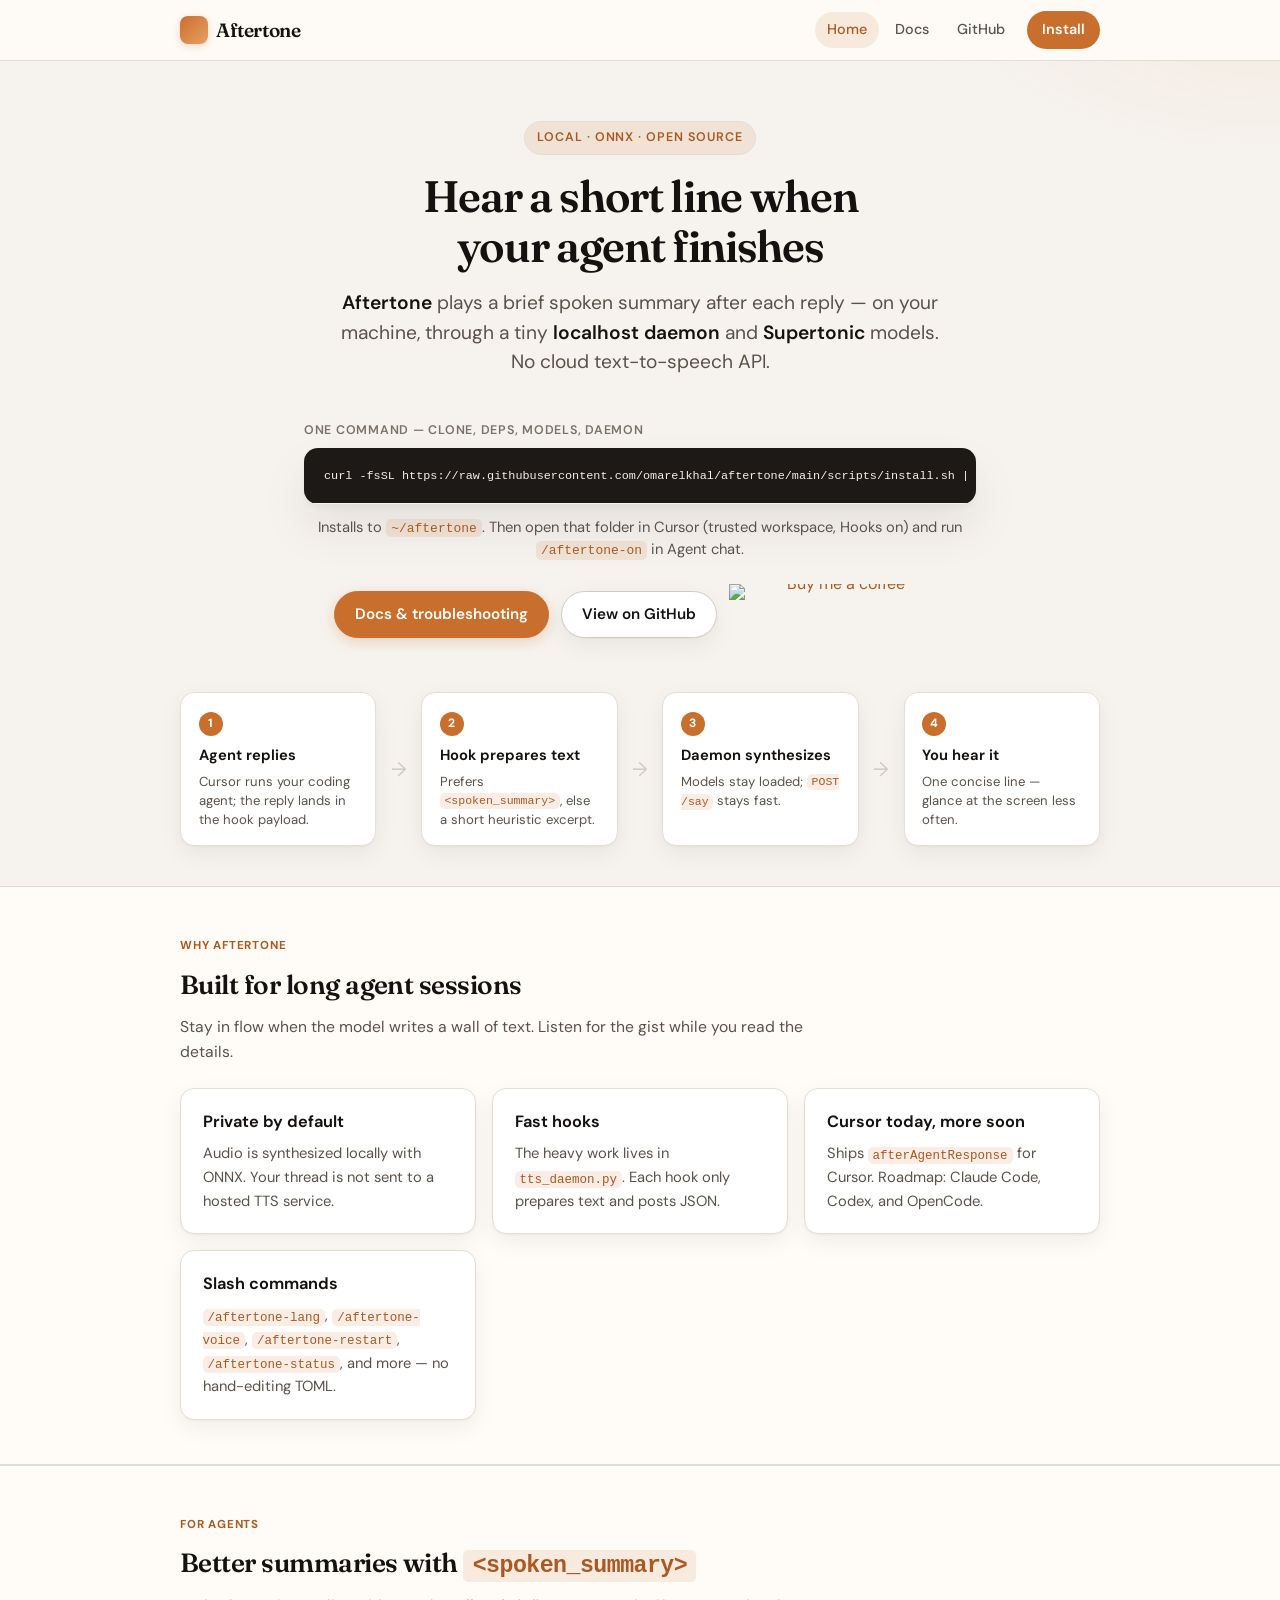
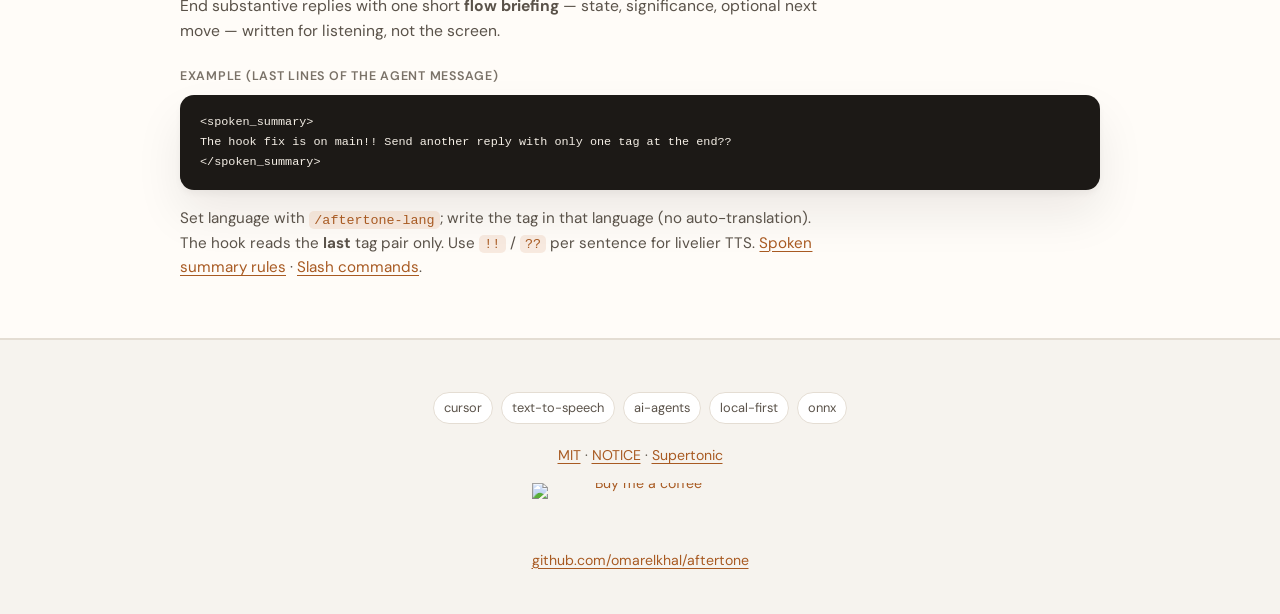
==== docs/index.html @ 48b9ca3b "Use official Buy Me a Coffee button image on site and README. Replace text support links with the br" ====
<!DOCTYPE html>
<html lang="en">
<head>
  <meta charset="utf-8" />
  <meta name="viewport" content="width=device-width, initial-scale=1" />
  <meta name="description" content="Aftertone speaks a short local line after your AI coding agent replies. Cursor hooks, on-device Supertonic ONNX, private and fast." />
  <link rel="canonical" href="https://omarelkhal.github.io/aftertone/" />
  <meta name="theme-color" content="#c96f2e" />
  <title>Aftertone — local voice after your coding agent answers</title>
  <meta property="og:title" content="Aftertone — hear your agent after it answers" />
  <meta property="og:description" content="Local text-to-speech for coding agents. Cursor hooks, Supertonic ONNX on your machine. Open source." />
  <meta property="og:type" content="website" />
  <meta property="og:url" content="https://omarelkhal.github.io/aftertone/" />
  <meta property="og:image" content="https://raw.githubusercontent.com/omarelkhal/aftertone/main/img/aftertone-logo.png" />
  <meta name="twitter:card" content="summary_large_image" />
  <link rel="preconnect" href="https://fonts.googleapis.com" />
  <link rel="preconnect" href="https://fonts.gstatic.com" crossorigin />
  <link href="https://fonts.googleapis.com/css2?family=DM+Sans:ital,opsz,wght@0,9..40,400;0,9..40,500;0,9..40,600;0,9..40,700;1,9..40,400&family=Fraunces:opsz,wght@9..144,500;9..144,600&display=swap" rel="stylesheet" />
  <link rel="stylesheet" href="styles.css" />
  <script type="application/ld+json">
  {"@context":"https://schema.org","@type":"SoftwareApplication","name":"Aftertone","applicationCategory":"DeveloperApplication","operatingSystem":"Linux, macOS, Windows","description":"Optional local text-to-speech after AI coding agents finish a reply. Cursor hooks and a localhost ONNX daemon.","url":"https://omarelkhal.github.io/aftertone/","codeRepository":"https://github.com/omarelkhal/aftertone","license":"https://github.com/omarelkhal/aftertone/blob/main/LICENSE","isAccessibleForFree":true}
  </script>
</head>
<body>
  <header class="site-header">
    <div class="wrap nav">
      <a class="brand" href="index.html">
        <span class="brand-mark" aria-hidden="true"></span>
        Aftertone
      </a>
      <nav class="nav-links" aria-label="Primary">
        <a class="is-active" href="index.html">Home</a>
        <a href="docs.html">Docs</a>
        <a href="https://github.com/omarelkhal/aftertone">GitHub</a>
        <a class="nav-cta" href="#install">Install</a>
      </nav>
    </div>
  </header>

  <main>
    <div class="wrap hero">
      <img
        class="hero-logo"
        src="https://raw.githubusercontent.com/omarelkhal/aftertone/main/img/aftertone-logo.png"
        alt="Aftertone"
        width="400"
        height="100"
        loading="eager"
        onerror="this.style.display='none'"
      />
      <p class="hero-badge">Local · ONNX · Open source</p>
      <h1>Hear a short line when your agent finishes</h1>
      <p class="lead">
        <strong>Aftertone</strong> plays a brief spoken summary after each reply — on your machine, through a tiny
        <strong>localhost daemon</strong> and <strong>Supertonic</strong> models. No cloud text-to-speech API.
      </p>

      <div class="hero-install" id="install">
        <div class="code-block">
          <div class="code-label">One command — clone, deps, models, daemon</div>
          <pre><code>curl -fsSL https://raw.githubusercontent.com/omarelkhal/aftertone/main/scripts/install.sh | bash -s -- --install-uv --start-daemon</code></pre>
        </div>
        <p class="hero-install-note">
          Installs to <code>~/aftertone</code>. Then open that folder in Cursor (trusted workspace, Hooks on) and run
          <code>/aftertone-on</code> in Agent chat.
        </p>
      </div>

      <div class="cta-row">
        <a class="btn btn-primary" href="docs.html#getting-started">Docs &amp; troubleshooting</a>
        <a class="btn btn-ghost" href="https://github.com/omarelkhal/aftertone">View on GitHub</a>
        <a class="bmc-btn" href="https://buymeacoffee.com/elkhalomar" rel="noopener noreferrer" target="_blank">
          <img src="https://cdn.buymeacoffee.com/buttons/v2/default-yellow.png" alt="Buy me a coffee" width="217" height="60" loading="lazy" />
        </a>
      </div>

      <div class="flow-strip flow-strip--linear" aria-label="How it works">
        <div class="flow-step">
          <span class="flow-step-num">1</span>
          <h3>Agent replies</h3>
          <p>Cursor runs your coding agent; the reply lands in the hook payload.</p>
        </div>
        <span class="flow-arrow" aria-hidden="true">→</span>
        <div class="flow-step">
          <span class="flow-step-num">2</span>
          <h3>Hook prepares text</h3>
          <p>Prefers <code>&lt;spoken_summary&gt;</code>, else a short heuristic excerpt.</p>
        </div>
        <span class="flow-arrow" aria-hidden="true">→</span>
        <div class="flow-step">
          <span class="flow-step-num">3</span>
          <h3>Daemon synthesizes</h3>
          <p>Models stay loaded; <code>POST /say</code> stays fast.</p>
        </div>
        <span class="flow-arrow" aria-hidden="true">→</span>
        <div class="flow-step">
          <span class="flow-step-num">4</span>
          <h3>You hear it</h3>
          <p>One concise line — glance at the screen less often.</p>
        </div>
      </div>
    </div>

    <section class="alt">
      <div class="wrap">
        <div class="section-head">
          <span class="pill">Why Aftertone</span>
          <h2>Built for long agent sessions</h2>
          <p>Stay in flow when the model writes a wall of text. Listen for the gist while you read the details.</p>
        </div>
        <div class="cards">
          <article class="card">
            <h3>Private by default</h3>
            <p>Audio is synthesized locally with ONNX. Your thread is not sent to a hosted TTS service.</p>
          </article>
          <article class="card">
            <h3>Fast hooks</h3>
            <p>The heavy work lives in <code>tts_daemon.py</code>. Each hook only prepares text and posts JSON.</p>
          </article>
          <article class="card">
            <h3>Cursor today, more soon</h3>
            <p>Ships <code>afterAgentResponse</code> for Cursor. Roadmap: Claude Code, Codex, and OpenCode.</p>
          </article>
          <article class="card">
            <h3>Slash commands</h3>
            <p><code>/aftertone-lang</code>, <code>/aftertone-voice</code>, <code>/aftertone-restart</code>, <code>/aftertone-status</code>, and more — no hand-editing TOML.</p>
          </article>
        </div>
      </div>
    </section>

    <section class="alt">
      <div class="wrap">
        <div class="section-head">
          <span class="pill">For agents</span>
          <h2>Better summaries with <code>&lt;spoken_summary&gt;</code></h2>
          <p>End substantive replies with one short <strong>flow briefing</strong> — state, significance, optional next move — written for listening, not the screen.</p>
        </div>
        <div class="code-block">
          <div class="code-label">Example (last lines of the agent message)</div>
          <pre><code>&lt;spoken_summary&gt;
The hook fix is on main!! Send another reply with only one tag at the end??
&lt;/spoken_summary&gt;</code></pre>
        </div>
        <p style="color: var(--muted); font-size: 0.95rem; max-width: 40rem;">
          Set language with <code>/aftertone-lang</code>; write the tag in that language (no auto-translation).
          The hook reads the <strong>last</strong> tag pair only. Use <code>!!</code> / <code>??</code> per sentence for livelier TTS.
          <a href="docs.html#spoken-summary">Spoken summary rules</a> · <a href="docs.html#slash-commands">Slash commands</a>.
        </p>
      </div>
    </section>
  </main>

  <footer class="site-footer">
    <div class="wrap">
      <nav class="topic-tags" aria-label="Topics">
        <a href="https://github.com/topics/cursor">cursor</a>
        <a href="https://github.com/topics/text-to-speech">text-to-speech</a>
        <a href="https://github.com/topics/ai-agents">ai-agents</a>
        <a href="https://github.com/topics/local-first">local-first</a>
        <a href="https://github.com/topics/onnx">onnx</a>
      </nav>
      <p style="margin-top: 1.25rem;">
        <a href="https://github.com/omarelkhal/aftertone/blob/main/LICENSE">MIT</a>
        · <a href="https://github.com/omarelkhal/aftertone/blob/main/NOTICE">NOTICE</a>
        · <a href="https://github.com/supertone-inc/supertonic">Supertonic</a>
      </p>
      <p class="footer-bmc">
        <a class="bmc-btn" href="https://buymeacoffee.com/elkhalomar" rel="noopener noreferrer" target="_blank">
          <img src="https://cdn.buymeacoffee.com/buttons/v2/default-yellow.png" alt="Buy me a coffee" width="217" height="60" loading="lazy" />
        </a>
      </p>
      <p><a href="https://github.com/omarelkhal/aftertone">github.com/omarelkhal/aftertone</a></p>
    </div>
  </footer>
</body>
</html>
---- docs/styles.css ----
:root {
  --bg: #f6f3ee;
  --bg-elevated: #fffcf8;
  --fg: #141210;
  --muted: #5a5249;
  --muted-soft: #7a7268;
  --accent: #c96f2e;
  --accent-hover: #a85a22;
  --accent-soft: rgba(201, 111, 46, 0.12);
  --accent-glow: rgba(201, 111, 46, 0.25);
  --card: #ffffff;
  --border: #e4ddd3;
  --border-strong: #d4cbc0;
  --code-bg: #1c1916;
  --code-fg: #f5efe6;
  --success: #2d6a4f;
  --radius: 14px;
  --radius-sm: 8px;
  --shadow: 0 1px 2px rgba(20, 18, 16, 0.04), 0 8px 24px rgba(20, 18, 16, 0.06);
  --shadow-lg: 0 4px 6px rgba(20, 18, 16, 0.04), 0 24px 48px rgba(20, 18, 16, 0.08);
  --font: "DM Sans", ui-sans-serif, system-ui, "Segoe UI", Roboto, Ubuntu, sans-serif;
  --font-display: "Fraunces", Georgia, "Times New Roman", serif;
  --mono: ui-monospace, "Cascadia Code", "SF Mono", Menlo, Consolas, monospace;
  --max: 920px;
  --nav-h: 3.75rem;
}

*,
*::before,
*::after {
  box-sizing: border-box;
}

html {
  scroll-behavior: smooth;
}

body {
  margin: 0;
  font-family: var(--font);
  font-size: 1rem;
  background: var(--bg);
  color: var(--fg);
  line-height: 1.6;
  -webkit-font-smoothing: antialiased;
}

body::before {
  content: "";
  position: fixed;
  inset: 0;
  background:
    radial-gradient(ellipse 80% 50% at 50% -20%, var(--accent-glow), transparent 55%),
    radial-gradient(ellipse 60% 40% at 100% 0%, rgba(201, 111, 46, 0.06), transparent 50%);
  pointer-events: none;
  z-index: -1;
}

a {
  color: var(--accent-hover);
  text-decoration-thickness: 1px;
  text-underline-offset: 3px;
}

a:hover {
  color: var(--accent);
}

img {
  max-width: 100%;
  height: auto;
}

.wrap {
  width: min(100% - 2.5rem, var(--max));
  margin-inline: auto;
}

/* Header */
.site-header {
  position: sticky;
  top: 0;
  z-index: 100;
  border-bottom: 1px solid var(--border);
  background: rgba(255, 252, 248, 0.88);
  backdrop-filter: blur(12px);
}

.nav {
  display: flex;
  align-items: center;
  justify-content: space-between;
  gap: 1rem;
  min-height: var(--nav-h);
}

.brand {
  display: flex;
  align-items: center;
  gap: 0.5rem;
  font-family: var(--font-display);
  font-weight: 600;
  font-size: 1.2rem;
  letter-spacing: -0.02em;
  color: var(--fg);
  text-decoration: none;
}

.brand:hover {
  color: var(--accent-hover);
}

.brand-mark {
  width: 28px;
  height: 28px;
  border-radius: 8px;
  background: linear-gradient(135deg, var(--accent), #e8a066);
  box-shadow: 0 2px 8px var(--accent-glow);
}

.nav-links {
  display: flex;
  align-items: center;
  gap: 0.25rem;
  flex-wrap: wrap;
}

.nav-links a {
  padding: 0.4rem 0.75rem;
  border-radius: 999px;
  font-size: 0.9rem;
  font-weight: 500;
  text-decoration: none;
  color: var(--muted);
}

.nav-links a:hover {
  color: var(--fg);
  background: var(--accent-soft);
}

.nav-links a.is-active {
  color: var(--accent-hover);
  background: var(--accent-soft);
}

.nav-cta {
  margin-left: 0.35rem;
  padding: 0.45rem 0.95rem !important;
  background: var(--accent) !important;
  color: #fff !important;
  font-weight: 600 !important;
}

.nav-cta:hover {
  filter: brightness(1.06);
  color: #fff !important;
}

/* Hero */
.hero {
  display: flex;
  flex-direction: column;
  align-items: center;
  padding: 3rem 0 2.5rem;
  text-align: center;
}

.hero-logo {
  display: block;
  max-width: min(400px, 88vw);
  width: 100%;
  height: auto;
  margin: 0 auto 1.5rem;
  filter: drop-shadow(0 8px 24px rgba(20, 18, 16, 0.08));
}

.hero-install {
  width: min(100%, 42rem);
  margin: 0 auto 1.5rem;
  text-align: left;
}

.hero-install .code-block {
  margin-bottom: 0.75rem;
}

.hero-install-note {
  margin: 0;
  font-size: 0.92rem;
  color: var(--muted);
  line-height: 1.5;
  text-align: center;
}

.hero-badge {
  display: inline-flex;
  align-items: center;
  gap: 0.4rem;
  font-size: 0.78rem;
  font-weight: 600;
  text-transform: uppercase;
  letter-spacing: 0.08em;
  color: var(--accent-hover);
  background: var(--accent-soft);
  border: 1px solid var(--border);
  padding: 0.35rem 0.75rem;
  border-radius: 999px;
  margin-bottom: 1rem;
}

.hero h1 {
  font-family: var(--font-display);
  font-size: clamp(2rem, 5vw, 2.75rem);
  font-weight: 600;
  letter-spacing: -0.03em;
  line-height: 1.15;
  margin: 0 0 1rem;
  max-width: 18ch;
  margin-inline: auto;
}

.hero .lead {
  font-size: clamp(1.05rem, 2.5vw, 1.2rem);
  color: var(--muted);
  max-width: 38rem;
  margin: 0 auto 1.75rem;
  line-height: 1.55;
}

.hero .lead strong {
  color: var(--fg);
  font-weight: 600;
}

.cta-row {
  display: flex;
  gap: 0.75rem;
  justify-content: center;
  align-items: center;
  flex-wrap: wrap;
  margin-bottom: 2.5rem;
}

.bmc-btn {
  display: inline-flex;
  line-height: 0;
  text-decoration: none;
  border-radius: 10px;
  transition: transform 0.15s ease, filter 0.15s ease;
}

.bmc-btn:hover {
  transform: translateY(-1px);
  filter: brightness(1.03);
}

.bmc-btn img {
  display: block;
  height: 60px;
  width: auto;
}

.footer-bmc {
  margin-top: 1.25rem;
  text-align: center;
}

.btn {
  display: inline-flex;
  align-items: center;
  justify-content: center;
  gap: 0.35rem;
  padding: 0.65rem 1.25rem;
  border-radius: 999px;
  font-weight: 600;
  font-size: 0.95rem;
  border: 1px solid transparent;
  text-decoration: none;
  transition: transform 0.15s ease, filter 0.15s ease, box-shadow 0.15s ease;
}

.btn:hover {
  transform: translateY(-1px);
}

.btn-primary {
  background: var(--accent);
  color: #fff;
  border-color: var(--accent);
  box-shadow: 0 4px 14px var(--accent-glow);
}

.btn-primary:hover {
  color: #fff;
  filter: brightness(1.05);
}

.btn-ghost {
  background: var(--card);
  border-color: var(--border-strong);
  color: var(--fg);
  box-shadow: var(--shadow);
}

.btn-ghost:hover {
  border-color: var(--accent);
  color: var(--accent-hover);
}

/* Flow strip */
.flow-strip {
  display: grid;
  grid-template-columns: repeat(auto-fit, minmax(140px, 1fr));
  gap: 0.75rem;
  text-align: left;
  margin-top: 0.5rem;
}

.flow-step {
  background: var(--card);
  border: 1px solid var(--border);
  border-radius: var(--radius);
  padding: 1rem 1.1rem;
  box-shadow: var(--shadow);
  position: relative;
}

.flow-step-num {
  display: inline-flex;
  align-items: center;
  justify-content: center;
  width: 1.5rem;
  height: 1.5rem;
  font-size: 0.75rem;
  font-weight: 700;
  background: var(--accent);
  color: #fff;
  border-radius: 50%;
  margin-bottom: 0.5rem;
}

.flow-step h3 {
  margin: 0 0 0.25rem;
  font-size: 0.92rem;
  font-weight: 650;
}

.flow-step p {
  margin: 0;
  font-size: 0.82rem;
  color: var(--muted);
  line-height: 1.45;
}

.flow-arrow {
  display: none;
}

@media (min-width: 720px) {
  .flow-strip--linear {
    grid-template-columns: 1fr auto 1fr auto 1fr auto 1fr;
    align-items: stretch;
  }

  .flow-arrow {
    display: flex;
    align-items: center;
    color: var(--border-strong);
    font-size: 1.25rem;
    padding: 0 0.15rem;
  }
}

/* Sections */
section {
  padding: 2.75rem 0;
}

section.alt {
  background: var(--bg-elevated);
  border-block: 1px solid var(--border);
}

.section-head {
  margin-bottom: 1.5rem;
}

.section-head h2 {
  font-family: var(--font-display);
  font-size: clamp(1.35rem, 3vw, 1.65rem);
  font-weight: 600;
  letter-spacing: -0.02em;
  margin: 0 0 0.5rem;
}

.section-head p {
  margin: 0;
  color: var(--muted);
  max-width: 40rem;
  font-size: 0.98rem;
}

.pill {
  display: inline-block;
  font-size: 0.72rem;
  font-weight: 700;
  text-transform: uppercase;
  letter-spacing: 0.07em;
  color: var(--accent-hover);
  margin-bottom: 0.5rem;
}

.cards {
  display: grid;
  grid-template-columns: repeat(auto-fit, minmax(260px, 1fr));
  gap: 1rem;
}

.card {
  background: var(--card);
  border: 1px solid var(--border);
  border-radius: var(--radius);
  padding: 1.25rem 1.35rem;
  box-shadow: var(--shadow);
}

.card h3 {
  margin: 0 0 0.45rem;
  font-size: 1.02rem;
  font-weight: 650;
}

.card p {
  margin: 0;
  font-size: 0.92rem;
  color: var(--muted);
}

.card code {
  font-size: 0.85em;
}

/* Code */
pre {
  font-family: var(--mono);
  font-size: 0.84rem;
  background: var(--code-bg);
  color: var(--code-fg);
  padding: 1.1rem 1.25rem;
  border-radius: var(--radius);
  overflow-x: auto;
  margin: 0;
  line-height: 1.5;
  box-shadow: var(--shadow-lg);
}

pre .comment {
  color: #9a8f82;
}

code {
  font-family: var(--mono);
  font-size: 0.88em;
  background: var(--accent-soft);
  color: var(--accent-hover);
  padding: 0.12em 0.4em;
  border-radius: 5px;
}

pre code {
  background: none;
  color: inherit;
  padding: 0;
}

.code-block {
  margin: 1rem 0;
}

.code-label {
  font-size: 0.78rem;
  font-weight: 600;
  text-transform: uppercase;
  letter-spacing: 0.06em;
  color: var(--muted-soft);
  margin-bottom: 0.45rem;
}

/* Steps (docs) */
.steps {
  list-style: none;
  margin: 0;
  padding: 0;
  counter-reset: step;
}

.step {
  counter-increment: step;
  display: grid;
  grid-template-columns: auto 1fr;
  gap: 1rem 1.25rem;
  padding: 1.5rem 0;
  border-bottom: 1px solid var(--border);
}

.step:last-child {
  border-bottom: none;
}

.step::before {
  content: counter(step);
  display: flex;
  align-items: center;
  justify-content: center;
  width: 2.25rem;
  height: 2.25rem;
  font-weight: 700;
  font-size: 0.95rem;
  background: var(--accent);
  color: #fff;
  border-radius: 50%;
  flex-shrink: 0;
}

.step-body h3 {
  margin: 0 0 0.35rem;
  font-size: 1.1rem;
  font-weight: 650;
}

.step-body p {
  margin: 0 0 0.75rem;
  color: var(--muted);
  font-size: 0.95rem;
}

.step-body p:last-child {
  margin-bottom: 0;
}

/* Tables */
.table-wrap {
  overflow-x: auto;
  border: 1px solid var(--border);
  border-radius: var(--radius);
  background: var(--card);
  box-shadow: var(--shadow);
}

table {
  width: 100%;
  border-collapse: collapse;
  font-size: 0.9rem;
}

th,
td {
  padding: 0.75rem 1rem;
  text-align: left;
  border-bottom: 1px solid var(--border);
}

th {
  font-weight: 650;
  background: var(--bg);
  font-size: 0.82rem;
  text-transform: uppercase;
  letter-spacing: 0.04em;
  color: var(--muted);
}

tr:last-child td {
  border-bottom: none;
}

/* Callouts */
.callout {
  border-radius: var(--radius);
  padding: 1rem 1.15rem;
  margin: 1.25rem 0;
  font-size: 0.92rem;
  border: 1px solid var(--border);
}

.callout-tip {
  background: rgba(45, 106, 79, 0.08);
  border-color: rgba(45, 106, 79, 0.25);
}

.callout-warn {
  background: var(--accent-soft);
  border-color: rgba(201, 111, 46, 0.35);
}

.callout strong {
  display: block;
  margin-bottom: 0.25rem;
  color: var(--fg);
}

/* Docs layout */
.docs-layout {
  display: grid;
  gap: 2rem;
  padding: 2rem 0 3rem;
}

@media (min-width: 800px) {
  .docs-layout {
    grid-template-columns: 200px 1fr;
    align-items: start;
  }
}

.docs-sidebar {
  position: sticky;
  top: calc(var(--nav-h) + 1rem);
}

.docs-sidebar nav {
  display: flex;
  flex-direction: column;
  gap: 0.15rem;
  font-size: 0.88rem;
}

.docs-sidebar a {
  padding: 0.35rem 0.6rem;
  border-radius: var(--radius-sm);
  text-decoration: none;
  color: var(--muted);
}

.docs-sidebar a:hover {
  background: var(--accent-soft);
  color: var(--fg);
}

.docs-main h1 {
  font-family: var(--font-display);
  font-size: clamp(1.75rem, 4vw, 2.25rem);
  margin: 0 0 0.5rem;
  letter-spacing: -0.03em;
}

.docs-main .docs-intro {
  color: var(--muted);
  font-size: 1.05rem;
  margin: 0 0 2rem;
  max-width: 42rem;
}

.docs-main h2 {
  font-family: var(--font-display);
  font-size: 1.35rem;
  margin: 2.25rem 0 0.75rem;
  padding-top: 0.5rem;
  scroll-margin-top: calc(var(--nav-h) + 1rem);
}

.docs-main h2:first-of-type {
  margin-top: 0;
}

/* Footer */
.site-footer {
  border-top: 1px solid var(--border);
  padding: 2rem 0 2.5rem;
  font-size: 0.88rem;
  color: var(--muted);
  text-align: center;
}

.site-footer p {
  margin: 0.35rem 0;
}

.topic-tags {
  display: flex;
  flex-wrap: wrap;
  gap: 0.45rem;
  justify-content: center;
  margin: 1.25rem 0 0;
}

.topic-tags a {
  font-size: 0.8rem;
  padding: 0.28rem 0.65rem;
  border-radius: 999px;
  border: 1px solid var(--border);
  background: var(--card);
  text-decoration: none;
  color: var(--muted);
}

.topic-tags a:hover {
  border-color: var(--accent);
  color: var(--accent-hover);
}

/* Page hero (docs) */
.page-hero {
  padding: 2rem 0 1rem;
  border-bottom: 1px solid var(--border);
  background: var(--bg-elevated);
}

.page-hero h1 {
  font-family: var(--font-display);
  font-size: clamp(1.65rem, 4vw, 2rem);
  margin: 0 0 0.4rem;
}

.page-hero p {
  margin: 0;
  color: var(--muted);
  max-width: 36rem;
}
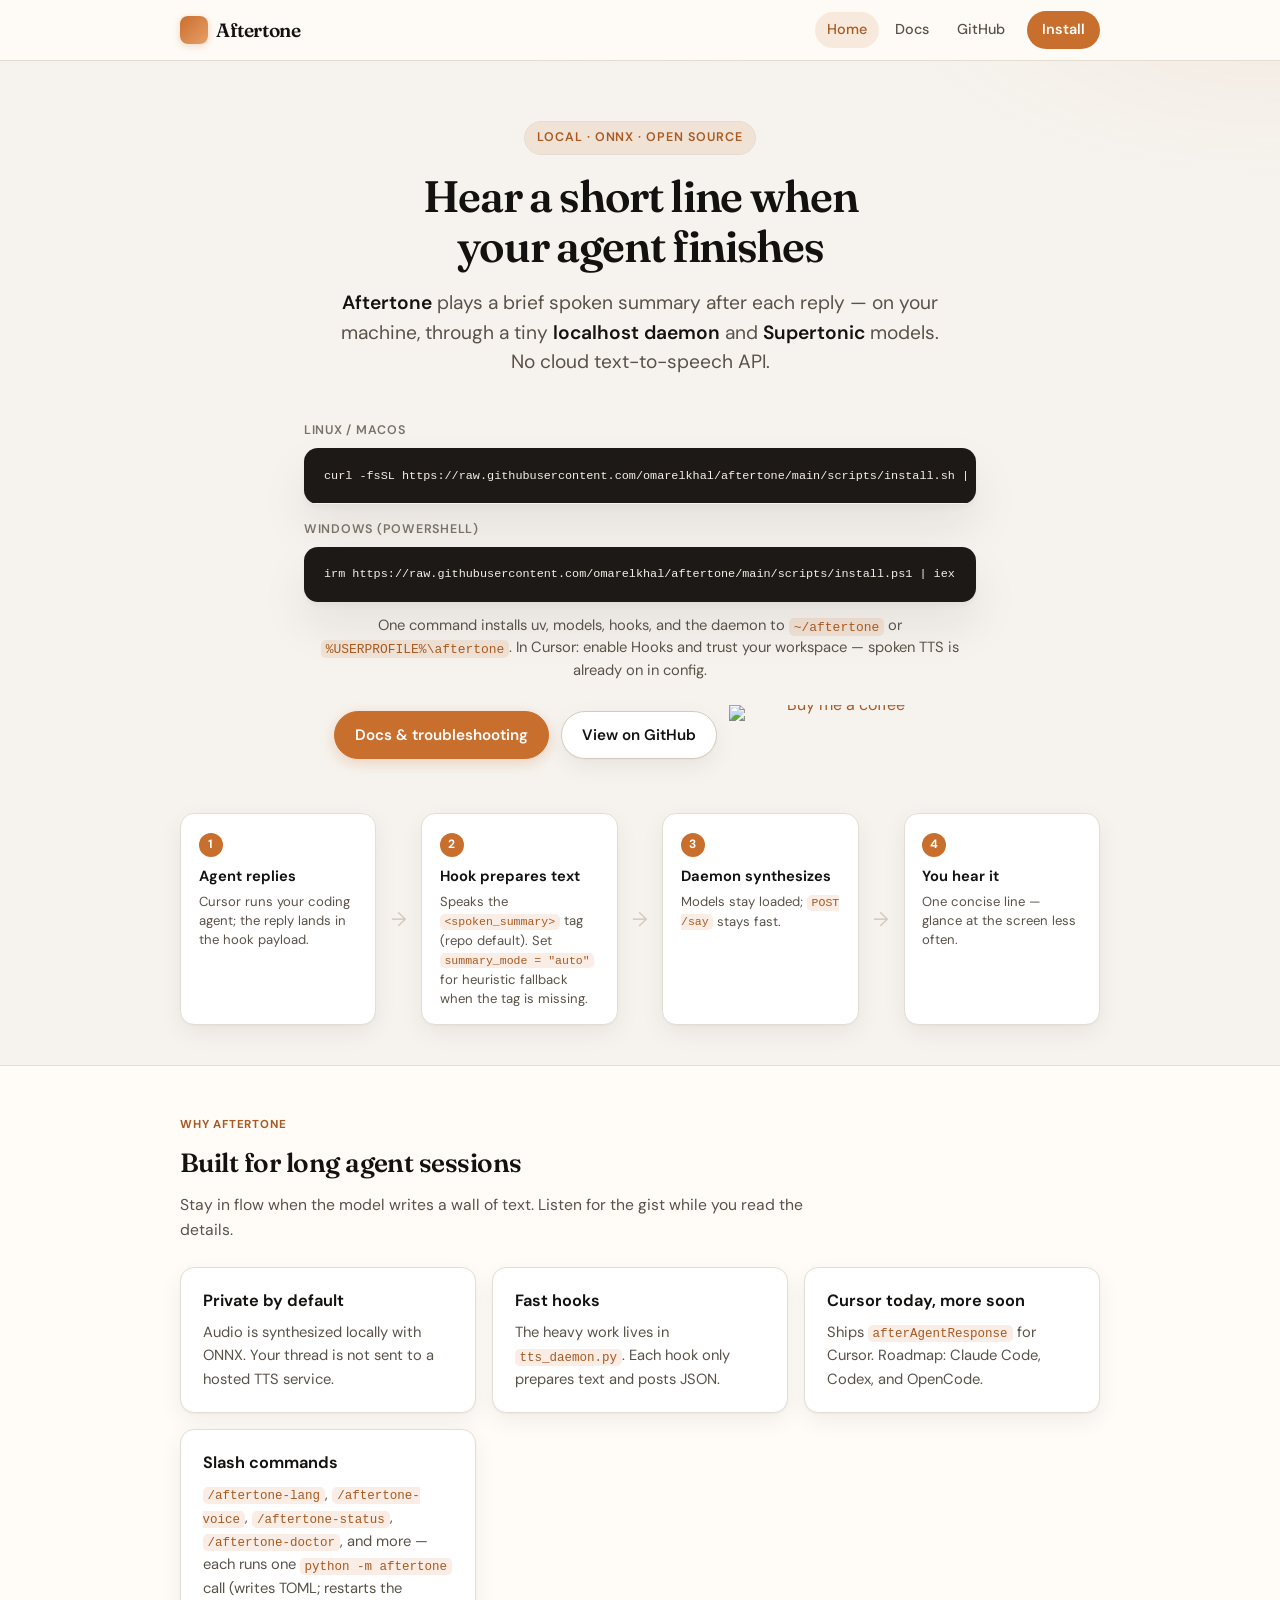
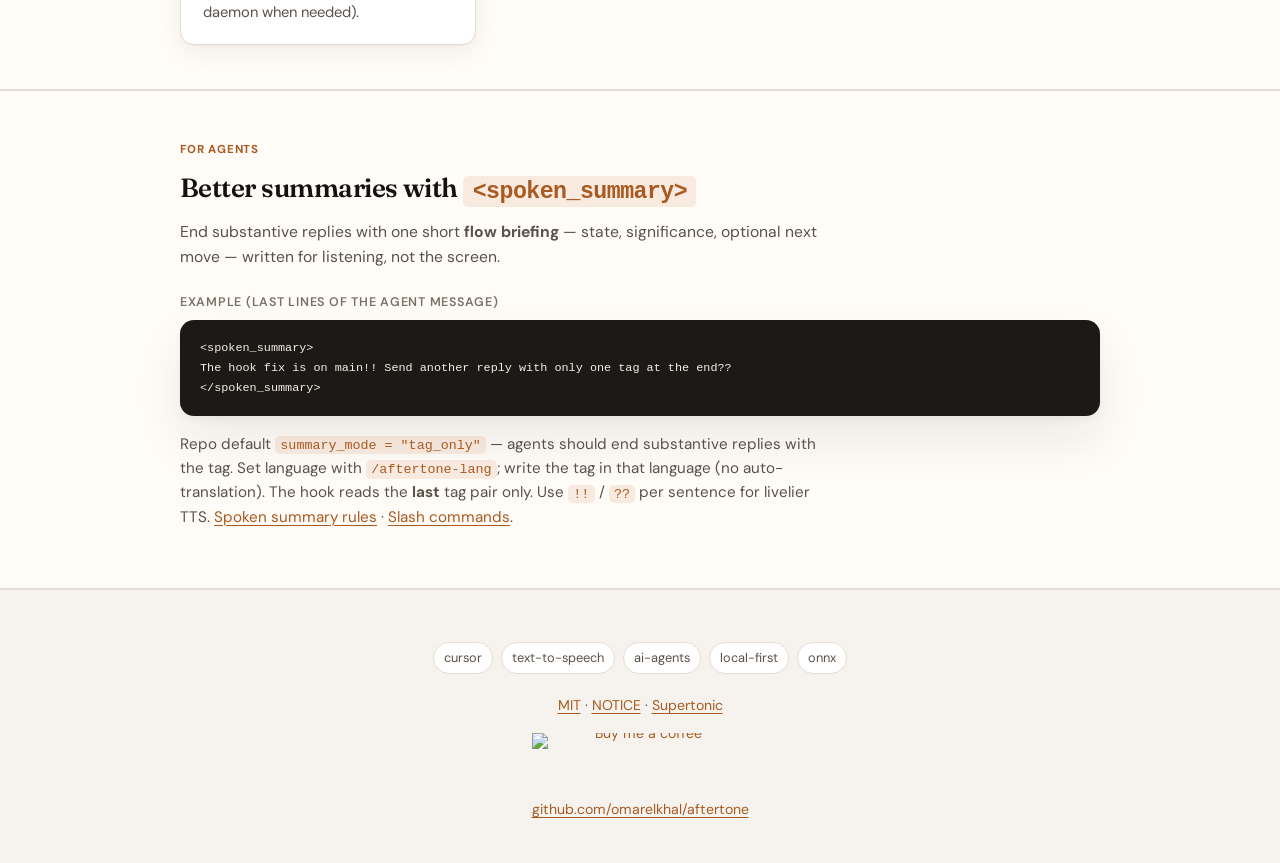
==== commit b1409838: "Fix Windows daemon restart; faster default synthesis and chunked playback. Co-authored-by: Cursor <c" ====
--- a/docs/index.html
+++ b/docs/index.html
@@ -57,12 +57,16 @@
 
       <div class="hero-install" id="install">
         <div class="code-block">
-          <div class="code-label">One command — clone, deps, models, daemon</div>
+          <div class="code-label">Linux / macOS</div>
           <pre><code>curl -fsSL https://raw.githubusercontent.com/omarelkhal/aftertone/main/scripts/install.sh | bash -s -- --install-uv --start-daemon</code></pre>
         </div>
+        <div class="code-block" style="margin-top: 1rem;">
+          <div class="code-label">Windows (PowerShell)</div>
+          <pre><code>irm https://raw.githubusercontent.com/omarelkhal/aftertone/main/scripts/install.ps1 | iex</code></pre>
+        </div>
         <p class="hero-install-note">
-          Installs to <code>~/aftertone</code>. Then open that folder in Cursor (trusted workspace, Hooks on) and run
-          <code>/aftertone-on</code> in Agent chat.
+          One command installs uv, models, hooks, and the daemon to <code>~/aftertone</code> or <code>%USERPROFILE%\aftertone</code>.
+          In Cursor: enable Hooks and trust your workspace — spoken TTS is already on in config.
         </p>
       </div>
 
@@ -84,7 +88,7 @@
         <div class="flow-step">
           <span class="flow-step-num">2</span>
           <h3>Hook prepares text</h3>
-          <p>Prefers <code>&lt;spoken_summary&gt;</code>, else a short heuristic excerpt.</p>
+          <p>Speaks the <code>&lt;spoken_summary&gt;</code> tag (repo default). Set <code>summary_mode = "auto"</code> for heuristic fallback when the tag is missing.</p>
         </div>
         <span class="flow-arrow" aria-hidden="true">→</span>
         <div class="flow-step">
@@ -123,7 +127,7 @@
           </article>
           <article class="card">
             <h3>Slash commands</h3>
-            <p><code>/aftertone-lang</code>, <code>/aftertone-voice</code>, <code>/aftertone-restart</code>, <code>/aftertone-status</code>, and more — no hand-editing TOML.</p>
+            <p><code>/aftertone-lang</code>, <code>/aftertone-voice</code>, <code>/aftertone-status</code>, <code>/aftertone-doctor</code>, and more — each runs one <code>python -m aftertone</code> call (writes TOML; restarts the daemon when needed).</p>
           </article>
         </div>
       </div>
@@ -143,7 +147,7 @@
 &lt;/spoken_summary&gt;</code></pre>
         </div>
         <p style="color: var(--muted); font-size: 0.95rem; max-width: 40rem;">
-          Set language with <code>/aftertone-lang</code>; write the tag in that language (no auto-translation).
+          Repo default <code>summary_mode = "tag_only"</code> — agents should end substantive replies with the tag. Set language with <code>/aftertone-lang</code>; write the tag in that language (no auto-translation).
           The hook reads the <strong>last</strong> tag pair only. Use <code>!!</code> / <code>??</code> per sentence for livelier TTS.
           <a href="docs.html#spoken-summary">Spoken summary rules</a> · <a href="docs.html#slash-commands">Slash commands</a>.
         </p>
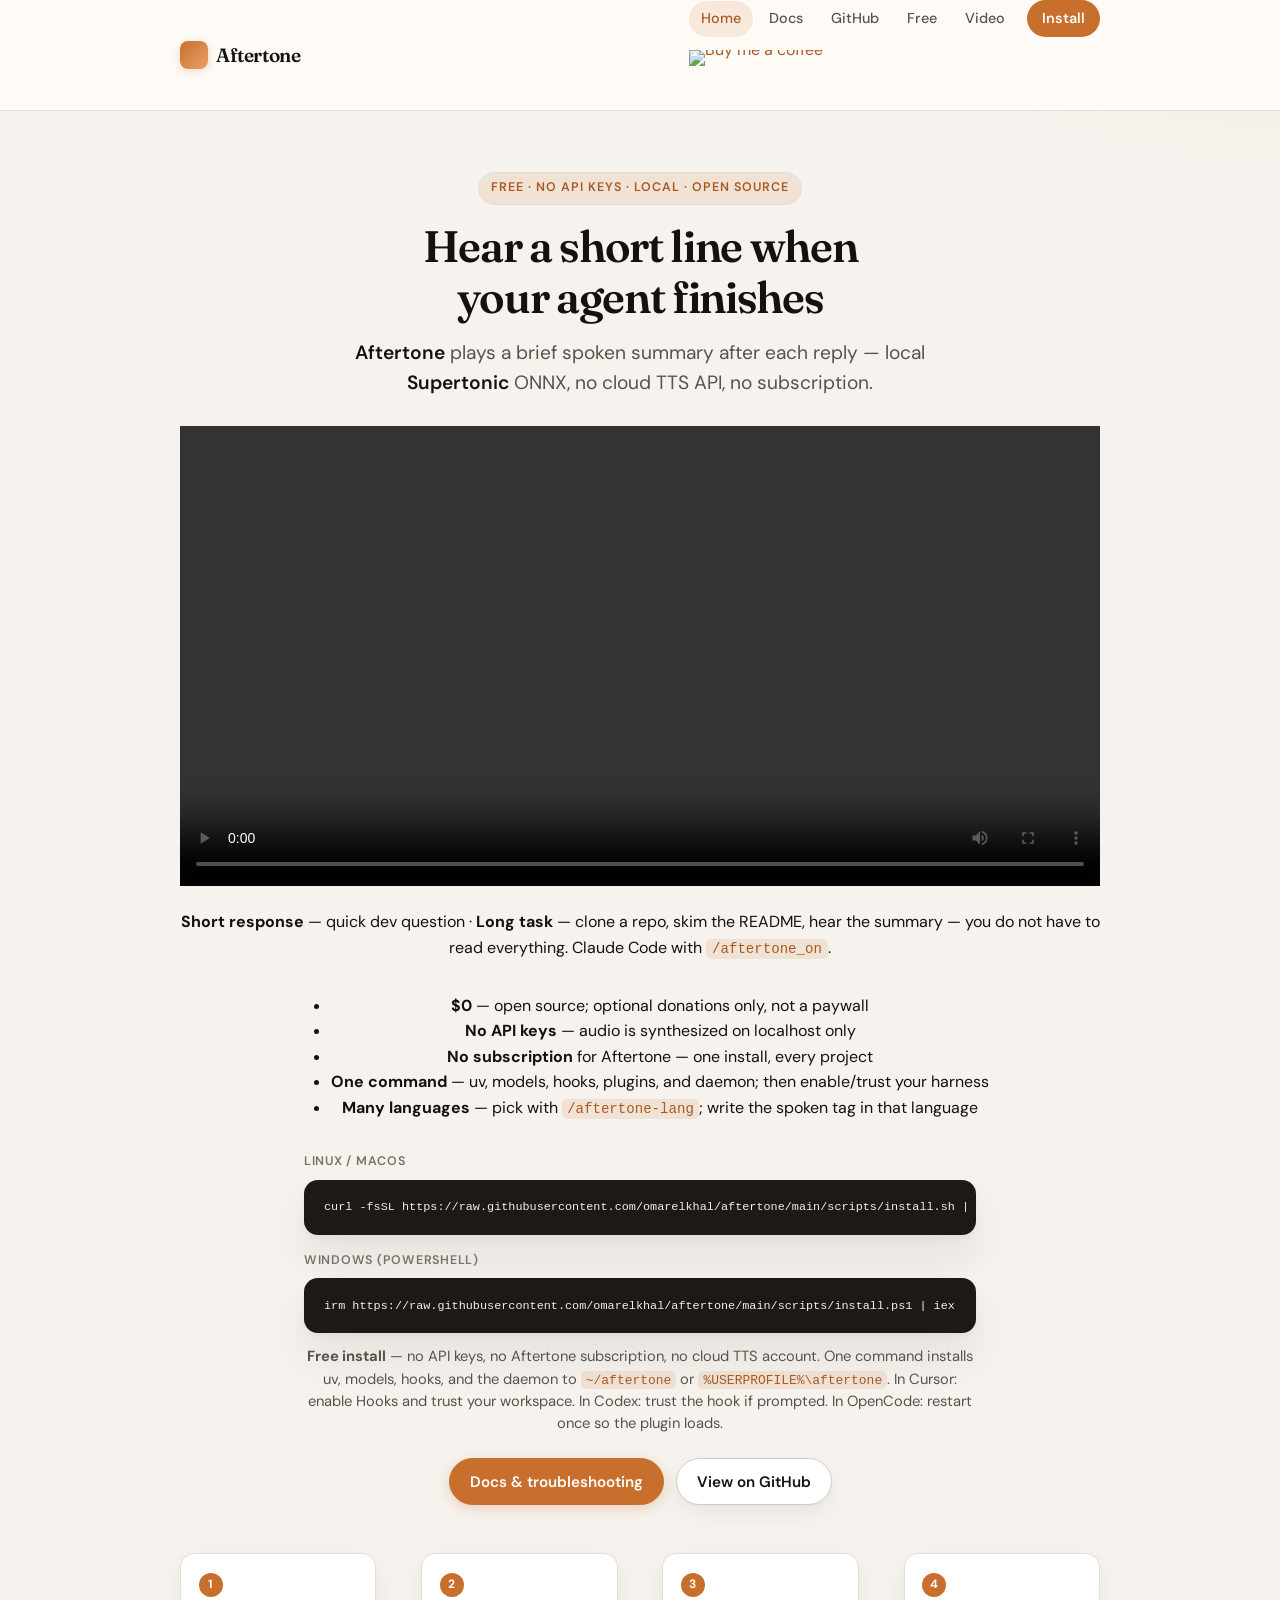
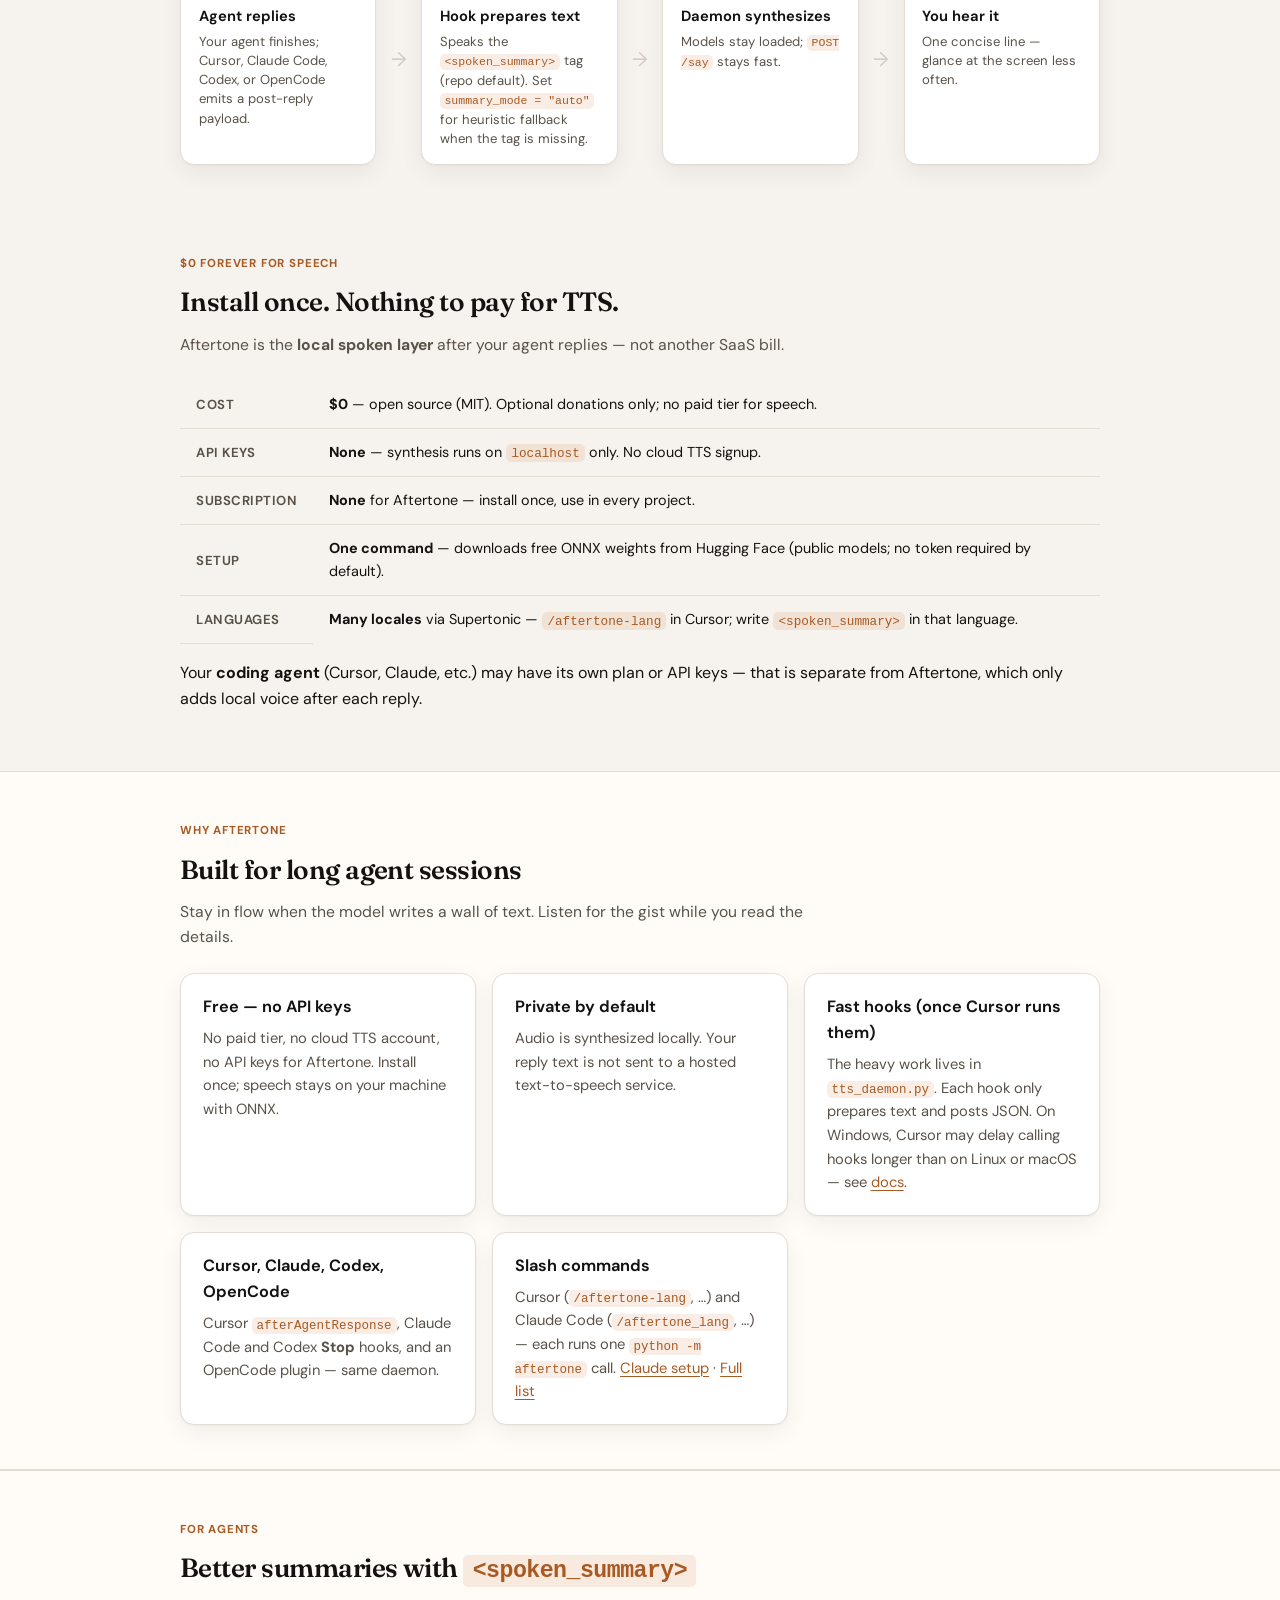
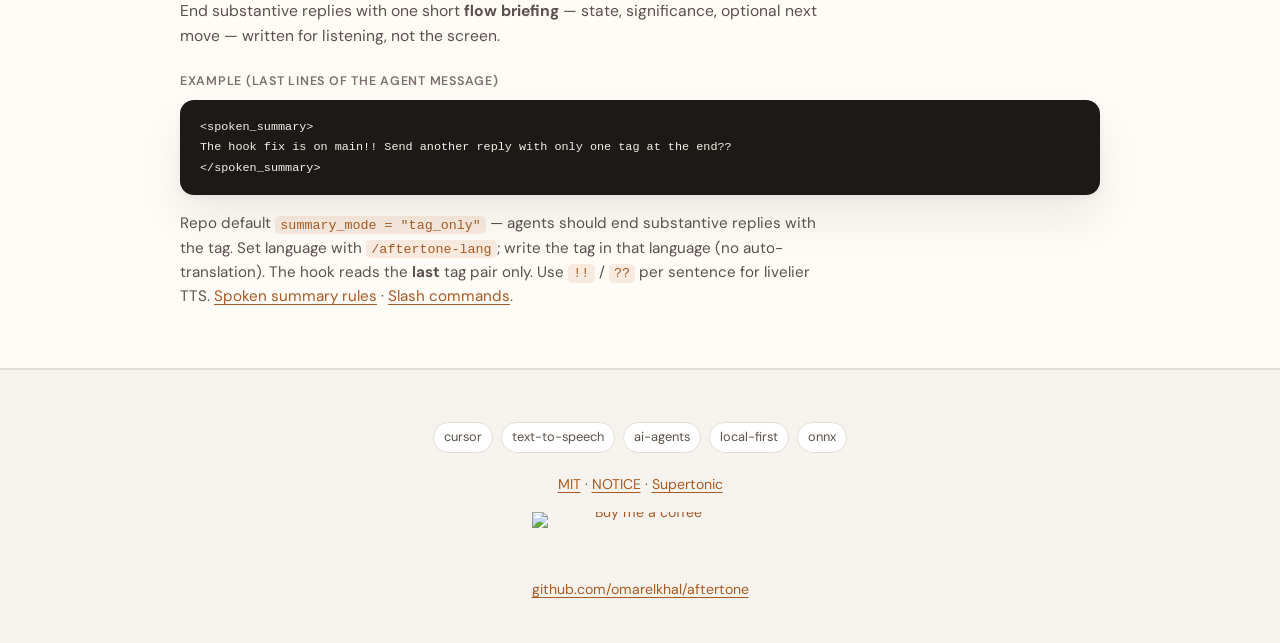
==== commit 5b57329c: "feat(adapters): add Codex and OpenCode support Root cause: Aftertone global installer only covered C" ====
--- a/docs/index.html
+++ b/docs/index.html
@@ -3,12 +3,12 @@
 <head>
   <meta charset="utf-8" />
   <meta name="viewport" content="width=device-width, initial-scale=1" />
-  <meta name="description" content="Aftertone speaks a short local line after your AI coding agent replies. Cursor hooks, on-device Supertonic ONNX, private and fast." />
+  <meta name="description" content="Free local TTS after your coding agent replies. No API keys, no subscription, no cloud TTS — one install command. Agent hooks/plugins and Supertonic ONNX on your machine." />
   <link rel="canonical" href="https://omarelkhal.github.io/aftertone/" />
   <meta name="theme-color" content="#c96f2e" />
-  <title>Aftertone — local voice after your coding agent answers</title>
+  <title>Aftertone — free local voice after your coding agent answers</title>
   <meta property="og:title" content="Aftertone — hear your agent after it answers" />
-  <meta property="og:description" content="Local text-to-speech for coding agents. Cursor hooks, Supertonic ONNX on your machine. Open source." />
+  <meta property="og:description" content="Free local TTS for coding agents. No API keys or subscription — install once and hear short summaries. Agent hooks/plugins, Supertonic ONNX on your machine." />
   <meta property="og:type" content="website" />
   <meta property="og:url" content="https://omarelkhal.github.io/aftertone/" />
   <meta property="og:image" content="https://raw.githubusercontent.com/omarelkhal/aftertone/main/img/aftertone-logo.png" />
@@ -18,7 +18,7 @@
   <link href="https://fonts.googleapis.com/css2?family=DM+Sans:ital,opsz,wght@0,9..40,400;0,9..40,500;0,9..40,600;0,9..40,700;1,9..40,400&family=Fraunces:opsz,wght@9..144,500;9..144,600&display=swap" rel="stylesheet" />
   <link rel="stylesheet" href="styles.css" />
   <script type="application/ld+json">
-  {"@context":"https://schema.org","@type":"SoftwareApplication","name":"Aftertone","applicationCategory":"DeveloperApplication","operatingSystem":"Linux, macOS, Windows","description":"Optional local text-to-speech after AI coding agents finish a reply. Cursor hooks and a localhost ONNX daemon.","url":"https://omarelkhal.github.io/aftertone/","codeRepository":"https://github.com/omarelkhal/aftertone","license":"https://github.com/omarelkhal/aftertone/blob/main/LICENSE","isAccessibleForFree":true}
+  {"@context":"https://schema.org","@type":"SoftwareApplication","name":"Aftertone","applicationCategory":"DeveloperApplication","operatingSystem":"Linux, macOS, Windows","description":"Free local text-to-speech after AI coding agents finish a reply. No API keys or subscription; one install command. Agent hooks/plugins and a localhost ONNX daemon.","url":"https://omarelkhal.github.io/aftertone/","codeRepository":"https://github.com/omarelkhal/aftertone","license":"https://github.com/omarelkhal/aftertone/blob/main/LICENSE","isAccessibleForFree":true,"offers":{"@type":"Offer","price":"0","priceCurrency":"USD"}}
   </script>
 </head>
 <body>
@@ -28,12 +28,19 @@
         <span class="brand-mark" aria-hidden="true"></span>
         Aftertone
       </a>
-      <nav class="nav-links" aria-label="Primary">
-        <a class="is-active" href="index.html">Home</a>
-        <a href="docs.html">Docs</a>
-        <a href="https://github.com/omarelkhal/aftertone">GitHub</a>
-        <a class="nav-cta" href="#install">Install</a>
-      </nav>
+      <div class="nav-end">
+        <nav class="nav-links" aria-label="Primary">
+          <a class="is-active" href="index.html">Home</a>
+          <a href="docs.html">Docs</a>
+          <a href="https://github.com/omarelkhal/aftertone">GitHub</a>
+          <a href="#free">Free</a>
+          <a href="#demo">Video</a>
+          <a class="nav-cta" href="#install">Install</a>
+        </nav>
+        <a class="bmc-btn bmc-btn--header" href="https://buymeacoffee.com/elkhalomar" rel="noopener noreferrer" target="_blank">
+          <img src="https://cdn.buymeacoffee.com/buttons/v2/default-yellow.png" alt="Buy me a coffee" width="217" height="60" loading="lazy" />
+        </a>
+      </div>
     </div>
   </header>
 
@@ -48,12 +55,43 @@
         loading="eager"
         onerror="this.style.display='none'"
       />
-      <p class="hero-badge">Local · ONNX · Open source</p>
+      <p class="hero-badge">Free · No API keys · Local · Open source</p>
       <h1>Hear a short line when your agent finishes</h1>
       <p class="lead">
-        <strong>Aftertone</strong> plays a brief spoken summary after each reply — on your machine, through a tiny
-        <strong>localhost daemon</strong> and <strong>Supertonic</strong> models. No cloud text-to-speech API.
+        <strong>Aftertone</strong> plays a brief spoken summary after each reply — local
+        <strong>Supertonic</strong> ONNX, no cloud TTS API, no subscription.
       </p>
+
+      <div class="hero-demo" id="demo">
+        <div class="hero-demo-video-wrap">
+          <video
+            controls
+            playsinline
+            preload="metadata"
+            width="920"
+            aria-label="Aftertone demo: quick question and clone-repo task with local spoken summaries"
+          >
+            <source src="demo.mp4" type="video/mp4" />
+            <p>
+              Your browser does not support HTML5 video.
+              <a href="demo.mp4">Download the demo (MP4)</a>.
+            </p>
+          </video>
+        </div>
+        <p class="hero-demo-caption">
+          <strong>Short response</strong> — quick dev question ·
+          <strong>Long task</strong> — clone a repo, skim the README, hear the summary — you do not have to read everything.
+          Claude Code with <code>/aftertone_on</code>.
+        </p>
+      </div>
+
+      <ul class="value-props" aria-label="Why Aftertone is free to run">
+        <li><strong>$0</strong> — open source; optional donations only, not a paywall</li>
+        <li><strong>No API keys</strong> — audio is synthesized on localhost only</li>
+        <li><strong>No subscription</strong> for Aftertone — one install, every project</li>
+        <li><strong>One command</strong> — uv, models, hooks, plugins, and daemon; then enable/trust your harness</li>
+        <li><strong>Many languages</strong> — pick with <code>/aftertone-lang</code>; write the spoken tag in that language</li>
+      </ul>
 
       <div class="hero-install" id="install">
         <div class="code-block">
@@ -65,24 +103,22 @@
           <pre><code>irm https://raw.githubusercontent.com/omarelkhal/aftertone/main/scripts/install.ps1 | iex</code></pre>
         </div>
         <p class="hero-install-note">
+          <strong>Free install</strong> — no API keys, no Aftertone subscription, no cloud TTS account.
           One command installs uv, models, hooks, and the daemon to <code>~/aftertone</code> or <code>%USERPROFILE%\aftertone</code>.
-          In Cursor: enable Hooks and trust your workspace — spoken TTS is already on in config.
+          In Cursor: enable Hooks and trust your workspace. In Codex: trust the hook if prompted. In OpenCode: restart once so the plugin loads.
         </p>
       </div>
 
       <div class="cta-row">
         <a class="btn btn-primary" href="docs.html#getting-started">Docs &amp; troubleshooting</a>
         <a class="btn btn-ghost" href="https://github.com/omarelkhal/aftertone">View on GitHub</a>
-        <a class="bmc-btn" href="https://buymeacoffee.com/elkhalomar" rel="noopener noreferrer" target="_blank">
-          <img src="https://cdn.buymeacoffee.com/buttons/v2/default-yellow.png" alt="Buy me a coffee" width="217" height="60" loading="lazy" />
-        </a>
       </div>
 
       <div class="flow-strip flow-strip--linear" aria-label="How it works">
         <div class="flow-step">
           <span class="flow-step-num">1</span>
           <h3>Agent replies</h3>
-          <p>Cursor runs your coding agent; the reply lands in the hook payload.</p>
+          <p>Your agent finishes; Cursor, Claude Code, Codex, or OpenCode emits a post-reply payload.</p>
         </div>
         <span class="flow-arrow" aria-hidden="true">→</span>
         <div class="flow-step">
@@ -104,6 +140,45 @@
         </div>
       </div>
     </div>
+
+    <section class="free-section" id="free">
+      <div class="wrap">
+        <div class="section-head">
+          <span class="pill">$0 forever for speech</span>
+          <h2>Install once. Nothing to pay for TTS.</h2>
+          <p>Aftertone is the <strong>local spoken layer</strong> after your agent replies — not another SaaS bill.</p>
+        </div>
+        <div class="free-table-wrap">
+          <table class="free-table" aria-label="Aftertone cost and requirements">
+            <tbody>
+              <tr>
+                <th scope="row">Cost</th>
+                <td><strong>$0</strong> — open source (MIT). Optional donations only; no paid tier for speech.</td>
+              </tr>
+              <tr>
+                <th scope="row">API keys</th>
+                <td><strong>None</strong> — synthesis runs on <code>localhost</code> only. No cloud TTS signup.</td>
+              </tr>
+              <tr>
+                <th scope="row">Subscription</th>
+                <td><strong>None</strong> for Aftertone — install once, use in every project.</td>
+              </tr>
+              <tr>
+                <th scope="row">Setup</th>
+                <td><strong>One command</strong> — downloads free ONNX weights from Hugging Face (public models; no token required by default).</td>
+              </tr>
+              <tr>
+                <th scope="row">Languages</th>
+                <td><strong>Many locales</strong> via Supertonic — <code>/aftertone-lang</code> in Cursor; write <code>&lt;spoken_summary&gt;</code> in that language.</td>
+              </tr>
+            </tbody>
+          </table>
+        </div>
+        <p class="free-note">
+          Your <strong>coding agent</strong> (Cursor, Claude, etc.) may have its own plan or API keys — that is separate from Aftertone, which only adds local voice after each reply.
+        </p>
+      </div>
+    </section>
 
     <section class="alt">
       <div class="wrap">
@@ -114,20 +189,24 @@
         </div>
         <div class="cards">
           <article class="card">
+            <h3>Free — no API keys</h3>
+            <p>No paid tier, no cloud TTS account, no API keys for Aftertone. Install once; speech stays on your machine with ONNX.</p>
+          </article>
+          <article class="card">
             <h3>Private by default</h3>
-            <p>Audio is synthesized locally with ONNX. Your thread is not sent to a hosted TTS service.</p>
-          </article>
-          <article class="card">
-            <h3>Fast hooks</h3>
-            <p>The heavy work lives in <code>tts_daemon.py</code>. Each hook only prepares text and posts JSON.</p>
-          </article>
-          <article class="card">
-            <h3>Cursor today, more soon</h3>
-            <p>Ships <code>afterAgentResponse</code> for Cursor. Roadmap: Claude Code, Codex, and OpenCode.</p>
+            <p>Audio is synthesized locally. Your reply text is not sent to a hosted text-to-speech service.</p>
+          </article>
+          <article class="card">
+            <h3>Fast hooks (once Cursor runs them)</h3>
+            <p>The heavy work lives in <code>tts_daemon.py</code>. Each hook only prepares text and posts JSON. On Windows, Cursor may delay calling hooks longer than on Linux or macOS — see <a href="docs.html#windows-hook-latency">docs</a>.</p>
+          </article>
+          <article class="card">
+            <h3>Cursor, Claude, Codex, OpenCode</h3>
+            <p>Cursor <code>afterAgentResponse</code>, Claude Code and Codex <strong>Stop</strong> hooks, and an OpenCode plugin — same daemon.</p>
           </article>
           <article class="card">
             <h3>Slash commands</h3>
-            <p><code>/aftertone-lang</code>, <code>/aftertone-voice</code>, <code>/aftertone-status</code>, <code>/aftertone-doctor</code>, and more — each runs one <code>python -m aftertone</code> call (writes TOML; restarts the daemon when needed).</p>
+            <p>Cursor (<code>/aftertone-lang</code>, …) and Claude Code (<code>/aftertone_lang</code>, …) — each runs one <code>python -m aftertone</code> call. <a href="docs.html#slash-claude">Claude setup</a> · <a href="docs.html#slash-commands">Full list</a></p>
           </article>
         </div>
       </div>
